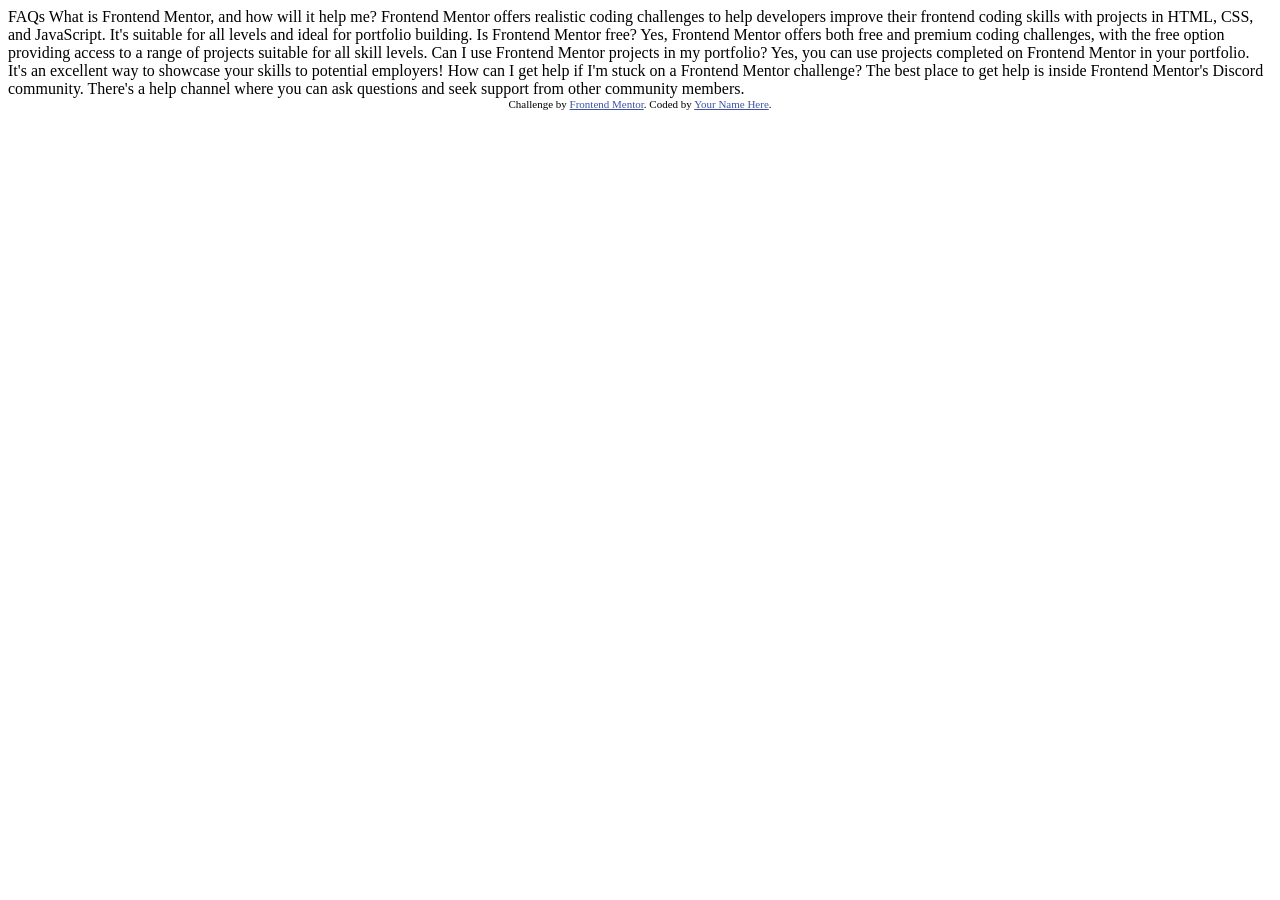
==== faq-accordion-main/index.html @ 1e657cbe "inital commit" ====
<!DOCTYPE html>
<html lang="en">
<head>
  <meta charset="UTF-8">
  <meta name="viewport" content="width=device-width, initial-scale=1.0"> <!-- displays site properly based on user's device -->

  <link rel="icon" type="image/png" sizes="32x32" href="./assets/images/favicon-32x32.png">
  
  <title>Frontend Mentor | FAQ accordion</title>

  <!-- Feel free to remove these styles or customise in your own stylesheet 👍 -->
  <style>
    .attribution { font-size: 0.6875rem; text-align: center; }
    .attribution a { color: hsl(228, 45%, 44%); }
  </style>
</head>
<body>

  FAQs

  What is Frontend Mentor, and how will it help me?

  Frontend Mentor offers realistic coding challenges to help developers improve their 
  frontend coding skills with projects in HTML, CSS, and JavaScript. It's suitable for 
  all levels and ideal for portfolio building.

  Is Frontend Mentor free?

  Yes, Frontend Mentor offers both free and premium coding challenges, with the free 
  option providing access to a range of projects suitable for all skill levels.

  Can I use Frontend Mentor projects in my portfolio?

  Yes, you can use projects completed on Frontend Mentor in your portfolio. It's an excellent
  way to showcase your skills to potential employers!

  How can I get help if I'm stuck on a Frontend Mentor challenge?
  
  The best place to get help is inside Frontend Mentor's Discord community. There's a help 
  channel where you can ask questions and seek support from other community members.

  
  <footer class="attribution">
    Challenge by <a href="https://www.frontendmentor.io?ref=challenge">Frontend Mentor</a>. 
    Coded by <a href="#">Your Name Here</a>.
  </footer>
</body>
</html>
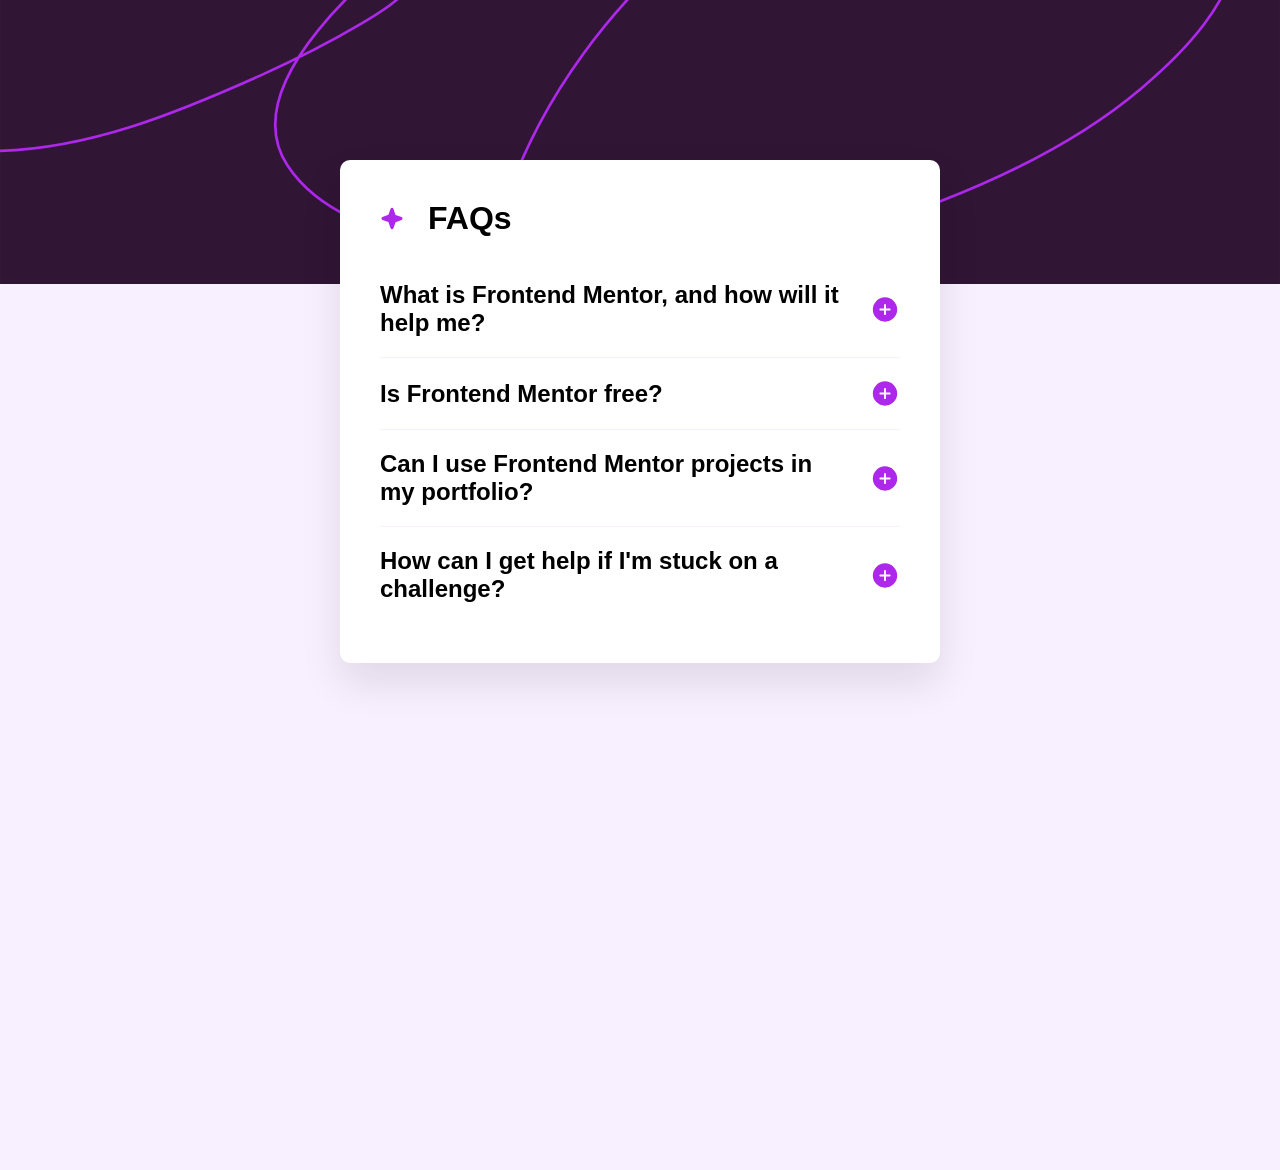
==== commit c466f093: "finish faq-accordion-main" ====
--- a/faq-accordion-main/index.html
+++ b/faq-accordion-main/index.html
@@ -1,48 +1,104 @@
-<!DOCTYPE html>
+<!doctype html>
 <html lang="en">
-<head>
-  <meta charset="UTF-8">
-  <meta name="viewport" content="width=device-width, initial-scale=1.0"> <!-- displays site properly based on user's device -->
+  <head>
+    <meta charset="UTF-8" />
+    <meta name="viewport" content="width=device-width, initial-scale=1.0" />
+    <link rel="stylesheet" href="style.css" />
+    <link
+      rel="icon"
+      type="image/png"
+      sizes="32x32"
+      href="./assets/images/favicon-32x32.png"
+    />
+    <title>Frontend Mentor | FAQ accordion</title>
+  </head>
+  <body>
+    <main class="container">
+      <div class="header">
+        <img
+          src="assets/images/icon-star.svg"
+          alt="Star Icon"
+          class="star-icon"
+        />
+        <h1>FAQs</h1>
+      </div>
 
-  <link rel="icon" type="image/png" sizes="32x32" href="./assets/images/favicon-32x32.png">
-  
-  <title>Frontend Mentor | FAQ accordion</title>
+      <div class="faq-list">
+        <div class="section">
+          <div class="question">
+            <h2>What is Frontend Mentor, and how will it help me?</h2>
+            <img
+              src="assets/images/icon-plus.svg"
+              alt="Expand"
+              class="toggle-icon"
+            />
+          </div>
+          <div class="answer">
+            <p>
+              Frontend Mentor offers realistic coding challenges to help
+              developers improve their frontend coding skills with projects in
+              HTML, CSS, and JavaScript. It's suitable for all levels and ideal
+              for portfolio building.
+            </p>
+          </div>
+        </div>
 
-  <!-- Feel free to remove these styles or customise in your own stylesheet 👍 -->
-  <style>
-    .attribution { font-size: 0.6875rem; text-align: center; }
-    .attribution a { color: hsl(228, 45%, 44%); }
-  </style>
-</head>
-<body>
+        <div class="section">
+          <div class="question">
+            <h2>Is Frontend Mentor free?</h2>
+            <img
+              src="assets/images/icon-plus.svg"
+              alt="Expand"
+              class="toggle-icon"
+            />
+          </div>
+          <div class="answer">
+            <p>
+              Yes, Frontend Mentor offers both free and premium coding
+              challenges, with the free option providing access to a range of
+              projects suitable for all skill levels.
+            </p>
+          </div>
+        </div>
 
-  FAQs
+        <div class="section">
+          <div class="question">
+            <h2>Can I use Frontend Mentor projects in my portfolio?</h2>
+            <img
+              src="assets/images/icon-plus.svg"
+              alt="Expand"
+              class="toggle-icon"
+            />
+          </div>
+          <div class="answer">
+            <p>
+              Yes, you can use projects completed on Frontend Mentor in your
+              portfolio. It's an excellent way to showcase your skills to
+              potential employers!
+            </p>
+          </div>
+        </div>
 
-  What is Frontend Mentor, and how will it help me?
+        <div class="section">
+          <div class="question">
+            <h2>How can I get help if I'm stuck on a challenge?</h2>
+            <img
+              src="assets/images/icon-plus.svg"
+              alt="Expand"
+              class="toggle-icon"
+            />
+          </div>
+          <div class="answer">
+            <p>
+              The best place to get help is inside Frontend Mentor's Discord
+              community. There's a help channel where you can ask questions and
+              seek support from other community members.
+            </p>
+          </div>
+        </div>
+      </div>
+    </main>
 
-  Frontend Mentor offers realistic coding challenges to help developers improve their 
-  frontend coding skills with projects in HTML, CSS, and JavaScript. It's suitable for 
-  all levels and ideal for portfolio building.
-
-  Is Frontend Mentor free?
-
-  Yes, Frontend Mentor offers both free and premium coding challenges, with the free 
-  option providing access to a range of projects suitable for all skill levels.
-
-  Can I use Frontend Mentor projects in my portfolio?
-
-  Yes, you can use projects completed on Frontend Mentor in your portfolio. It's an excellent
-  way to showcase your skills to potential employers!
-
-  How can I get help if I'm stuck on a Frontend Mentor challenge?
-  
-  The best place to get help is inside Frontend Mentor's Discord community. There's a help 
-  channel where you can ask questions and seek support from other community members.
-
-  
-  <footer class="attribution">
-    Challenge by <a href="https://www.frontendmentor.io?ref=challenge">Frontend Mentor</a>. 
-    Coded by <a href="#">Your Name Here</a>.
-  </footer>
-</body>
-</html>+    <script src="script.js"></script>
+  </body>
+</html>
--- a/faq-accordion-main/style.css
+++ b/faq-accordion-main/style.css
@@ -0,0 +1,117 @@
+/* --- Global Resets & Mobile Styles (Default) --- */
+* {
+  padding: 0;
+  margin: 0;
+  box-sizing: border-box;
+}
+
+body {
+  font-family: "Work Sans", sans-serif;
+  font-size: 16px;
+  min-height: 100vh;
+  background-color: hsl(275, 100%, 97%); /* Background color from style-guide */
+  background-image: url("assets/images/background-pattern-mobile.svg");
+  background-repeat: no-repeat;
+  background-size: 100% auto;
+  display: flex;
+  justify-content: center;
+  padding: 140px 24px 100px; /* Space for the background pattern */
+}
+
+.container {
+  background-color: white;
+  width: 100%;
+  max-width: 600px;
+  height: max-content;
+  padding: 24px;
+  border-radius: 10px;
+  box-shadow: 0px 20px 40px rgba(0, 0, 0, 0.1);
+}
+
+.header {
+  display: flex;
+  align-items: center;
+  gap: 24px;
+  margin-bottom: 24px;
+}
+
+.header img {
+  width: 24px;
+}
+
+.header p {
+  font-weight: 700;
+  font-size: 32px;
+  color: hsl(292, 42%, 14%);
+}
+
+/* --- Section & Interactive Area --- */
+.section {
+  padding: 20px 0;
+  border-bottom: 1px solid hsl(275, 100%, 97%);
+}
+
+.section:last-child {
+  border-bottom: none;
+}
+
+.question {
+  display: flex;
+  justify-content: space-between;
+  align-items: center;
+  cursor: pointer;
+  gap: 20px;
+}
+
+.question p {
+  font-weight: 600;
+  color: hsl(292, 42%, 14%);
+  line-height: 1.2;
+}
+
+.question:hover p {
+  color: hsl(281, 83%, 54%); /* Interactive hover state */
+}
+
+.answer {
+  display: grid;
+  grid-template-rows: 0fr;
+  transition: grid-template-rows 0.3s ease;
+}
+
+.answer p {
+  overflow: hidden;
+  color: hsl(292, 16%, 49%);
+  line-height: 1.5;
+}
+
+/* State when active */
+.section.active .answer {
+  grid-template-rows: 1fr;
+}
+
+.section.active .answer p {
+  padding-top: 20px;
+}
+
+/* --- DESKTOP MEDIA QUERY --- */
+/* Triggered when screen is wider than 768px */
+@media (min-width: 768px) {
+  body {
+    background-image: url("assets/images/background-pattern-desktop.svg");
+    padding: 160px 24px 80px;
+    min-height: 130vh;
+  }
+
+  .container {
+    padding: 40px;
+  }
+
+  .header p {
+    font-size: 56px;
+  }
+
+  .question p {
+    font-size: 18px;
+  }
+}
